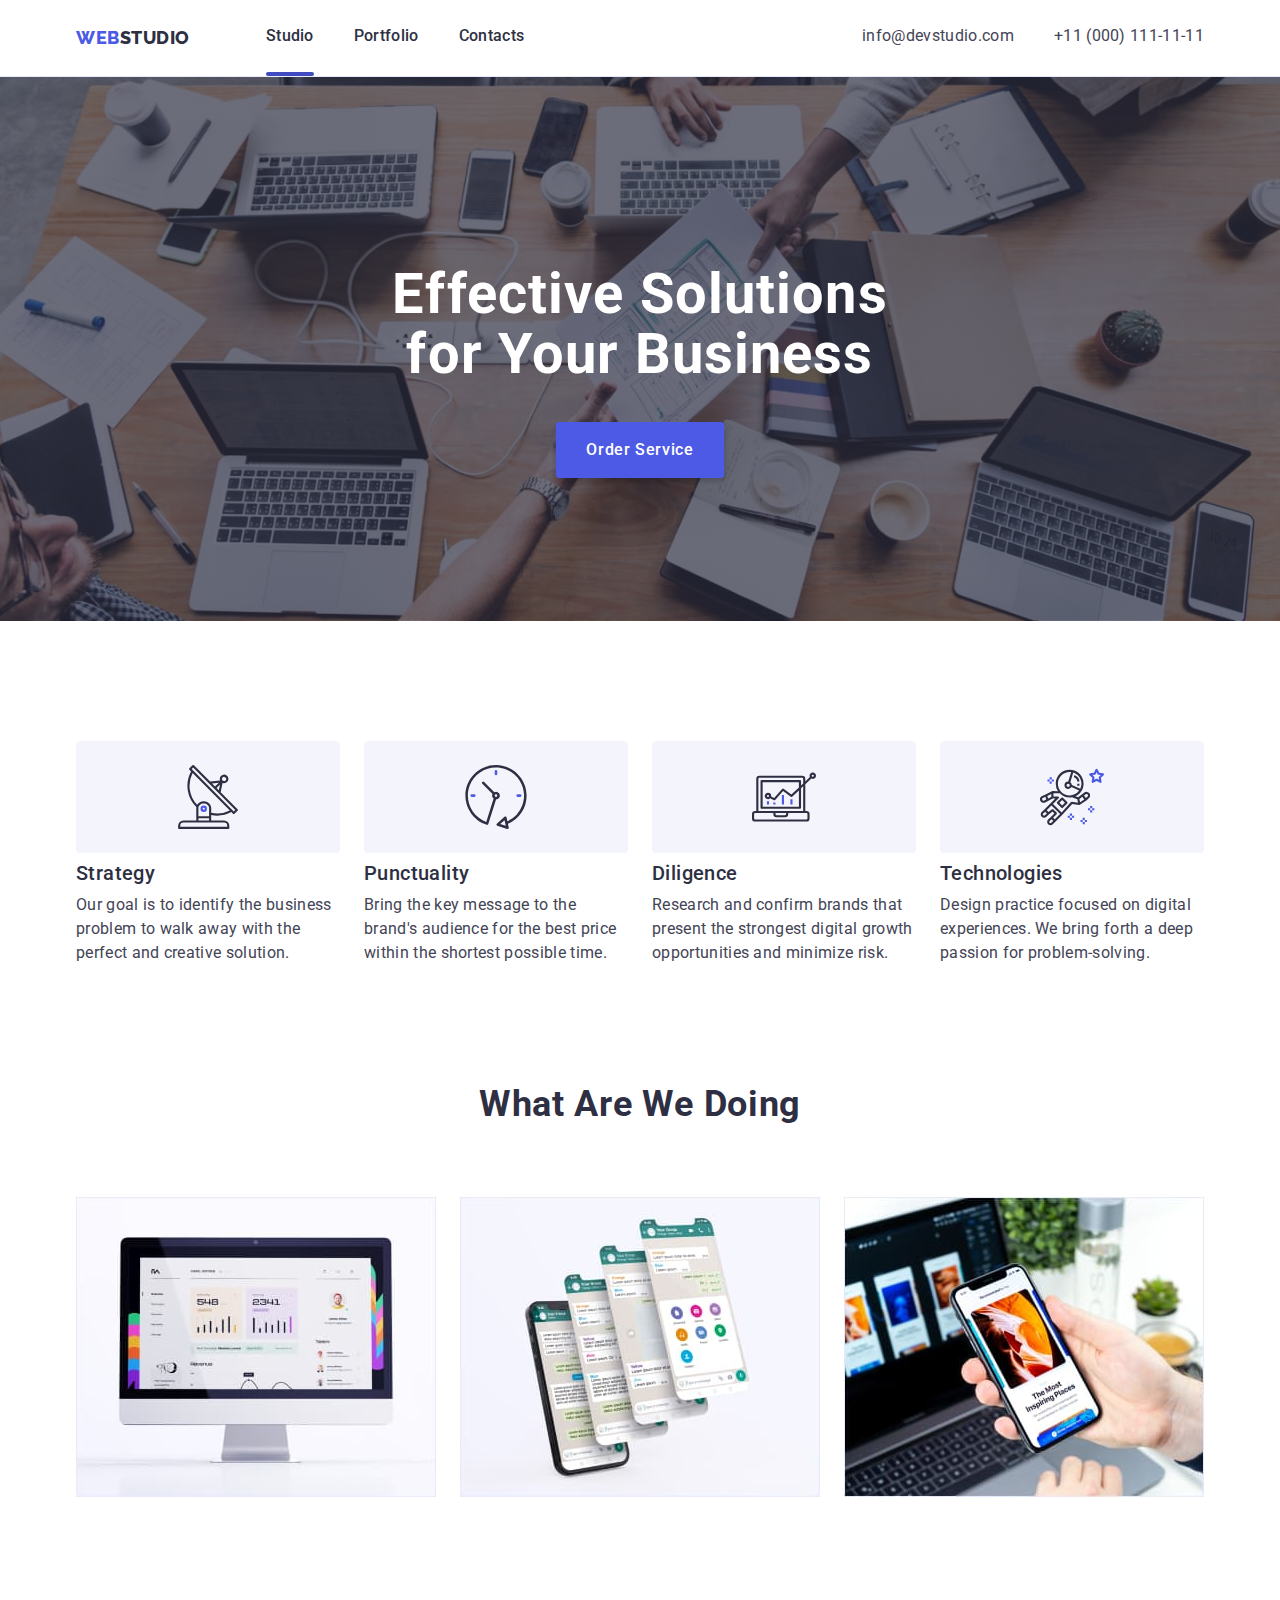
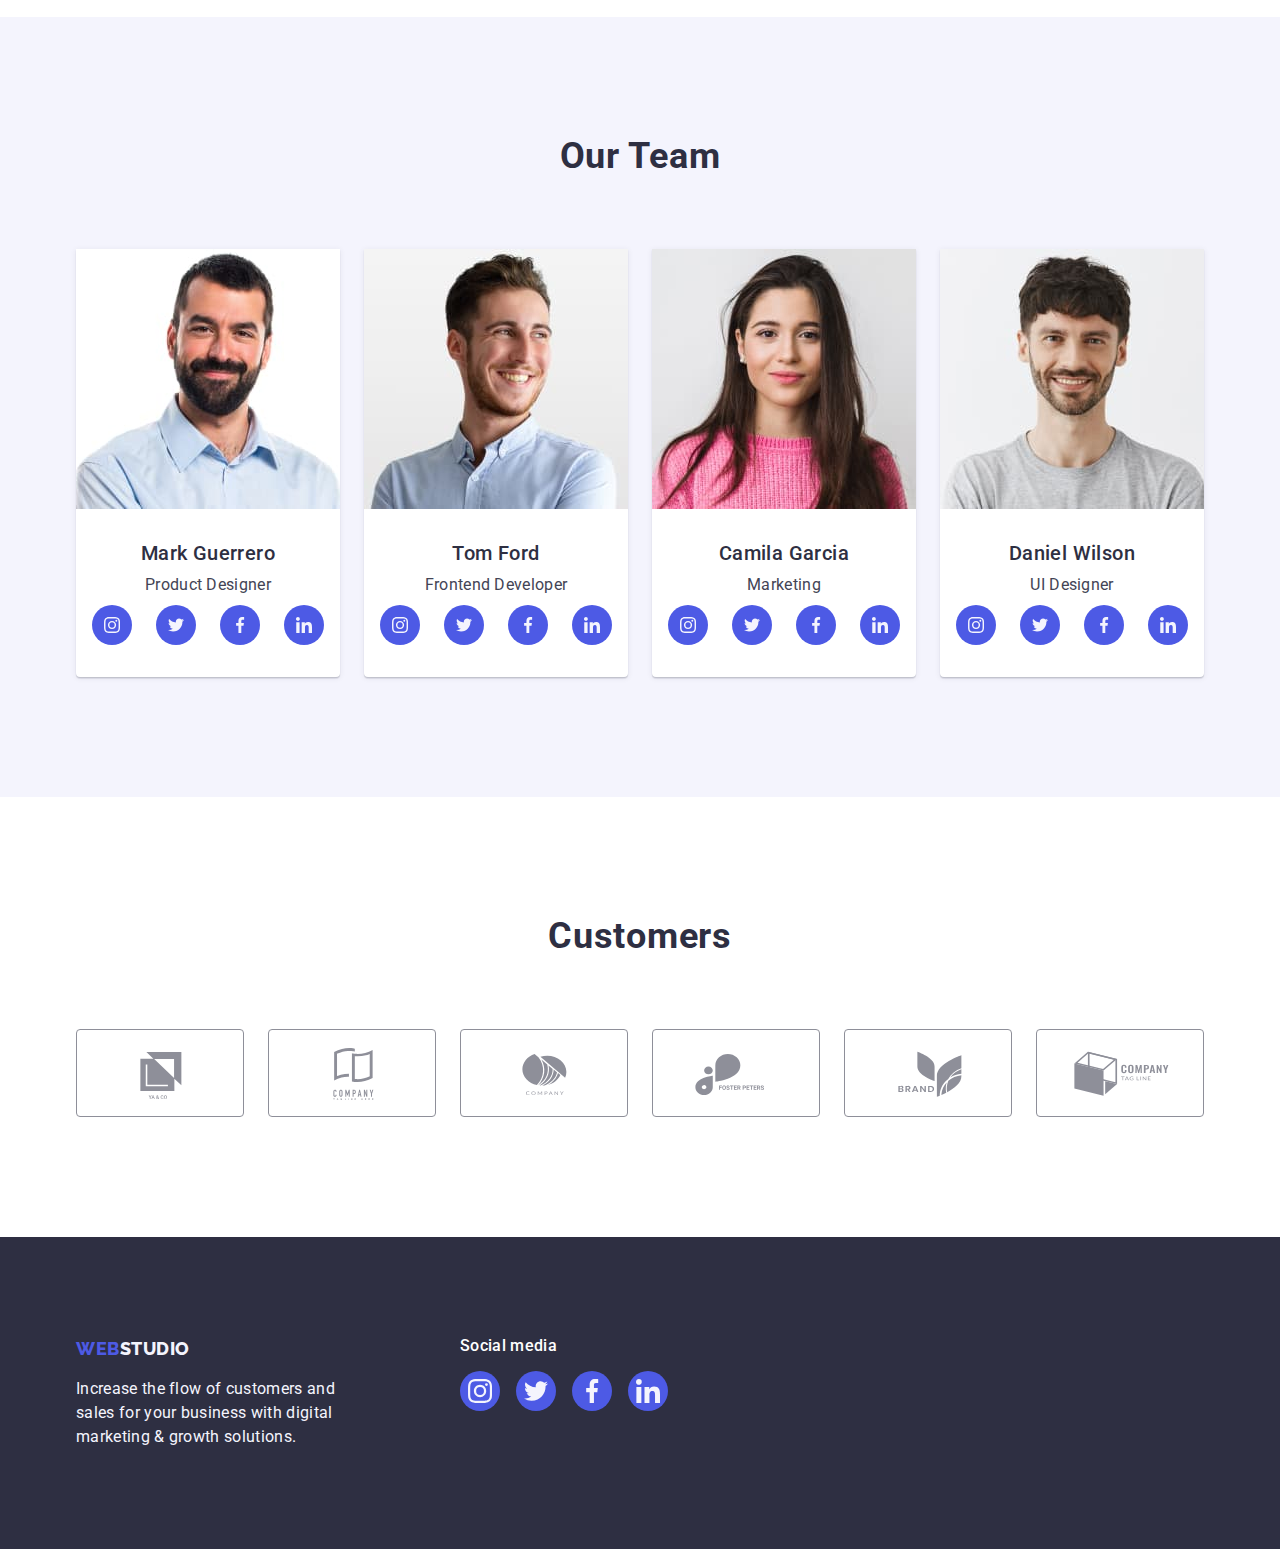
==== index.html @ f1a4832a "07042131" ====
<!DOCTYPE html>
<html lang="en">
<head>
    <meta charset="UTF-8">
    <meta http-equiv="X-UA-Compatible" content="IE=edge">
    <meta name="viewport" content="width=device-width, initial-scale=1.0">
    <title>Студія GOIT-MARKUP-HW-04</title>
    <link rel="preconnect" href="https://fonts.googleapis.com">
    <link rel="preconnect" href="https://fonts.gstatic.com" crossorigin>
    <link href="https://fonts.googleapis.com/css2?family=Raleway:wght@800&family=Roboto:wght@400;500;700&display=swap" rel="stylesheet">
    <link rel="stylesheet" href="https://cdnjs.cloudflare.com/ajax/libs/modern-normalize/1.1.0/modern-normalize.min.css"/>
    <link rel="stylesheet" href="./css/styles.css">
</head>
<body>
    <header class="header">
        <div class="container container-header">
        <nav class="header-nav">
            <a class="header-logo link" href="./index.html">Web<span class="ingredient">Studio</span></a>
            <ul class="header-list list">
                <li class="header-item line"> <a class="header-link link" href="./index.html">Studio</a></li>
                <li class="header-item"> <a class="header-link link" href="./portfolio.html">Portfolio</a></li>
                <li class="header-item"> <a class="header-link link" href="">Contacts</a></li>
            </ul>
        </nav>
            <address class="header-address">
            <ul class="header-addr-list list">
                <li class="header-item-address"><a class="contact-link link" href="mailto:info@devstudio.com">info@devstudio.com</a></li>
                <li class="header-item-address"><a class="contact-link link tel" href="tel:+110001111111">+11 (000) 111-11-11</a></li>
            </ul>
            </address>
        </div>
    </header>
    <main>
        <section class="section-one">
            <div class="container container-sectone">
    <h1 class="section-one-title">Effective Solutions<br> for Your Business</h1>
    <button type="button" class="btn open-modal" data-modal-open>Order Service</button>
    <div class="backdrop is-hidden" data-modal>
        <div class="modal">
          <button type="button" class="close-button" data-modal-close><a href="" class="close-button-link link">
            <svg width="8" height="8" class="close-button-icon">
                <use href="./images/closemod#icon-close-b.svg"></use>
            </svg>
    </a></button>
        </div>
      </div>
</div>
        </section>
<section class="about">
    <div class="container about-container">
        <h2 class="about-title" hidden>about us</h2>
        <ul class="about-list list">
            <li class="about-item">
                <div class="about-container-item">
                    <svg width="64" height="64" class="about-icon">
                        <use href="./images/abouticon.svg#icon-antenna"></use>
                    </svg>
                </div>
                <h3 class="about-item-title">Strategy</h3>
               <p class="about-text">Our goal is to identify the business problem to walk away with the perfect and creative solution.</p>
            </li>
        <li class="about-item">
            <div class="about-container-item">
                <svg width="64" height="64" class="about-icon">
                    <use href="./images/abouticon.svg#icon-clock"></use>
                </svg>
            </div>
            <h3 class="about-item-title">Punctuality</h3>
            <p class="about-text">Bring the key message to the brand's audience for the best price within the shortest possible time.</p>
        </li>
        <li class="about-item">
            <div class="about-container-item">
                <svg width="64" height="64" class="about-icon">
                    <use href="./images/abouticon.svg#icon-diagram"></use>
                </svg>
            </div>
            <h3 class="about-item-title">Diligence</h3>
            <p class="about-text">Research and confirm brands that present the strongest digital growth opportunities and minimize risk.</p>
        </li>
        <li class="about-item">
            <div class="about-container-item">
                <svg width="64" height="64" class="about-icon">
                    <use href="./images/abouticon.svg#icon-astronaut"></use>
                </svg>
            </div>
            <h3 class="about-item-title">Technologies</h3>
            <p class="about-text">Design practice focused on digital experiences. We bring forth a deep passion for problem-solving.</p>
        </li>
    </ul>
</div>
        </section>
        <section class="what">
            <div class="container what-container">
            <h2 class="what-title">What are we doing</h2>
            <ul class="what-list list">
                <li class="what-item"><img src="./images/img1.jpg" alt="PC" height="300" width="360"></li>
                <li class="what-item"><img src="./images/img2.jpg" alt="Phone" height="300" width="360"></li>
                <li class="what-item"><img src="./images/img3.jpg" alt="PC and phone" height="300" width="360"></li>
            </ul>
        </div>
        </section>
        <section class="ourteam">
            <div class="container ourteam-container">
            <h2 class="ourteam-title">Our Team</h2>
            <ul class="ourteam-list list">
                <li class="ourteam-item"><img src="./images/guerrero.jpg" alt="Photo Mark Guerrero" height="260" width="264">
                    <div class="ourteam-wrap">
                        <h3 class="ourteam-item-title">Mark Guerrero</h3>
                        <p class="ourteam-text">Product Designer</p>
                        <ul class="ourteam-soc-list list">
                            <li class="ourteam-soc-item">
                                <a href="" class="ourteam-soc-link link">
                                    <svg width="16" height="16" class="ourteam-soc-icon">
                                        <use href="./images/socicon.svg#icon-instagram"></use>
                                    </svg>
                                </a></li>
                            <li class="ourteam-soc-item">
                                <a href="" class="ourteam-soc-link link">
                                    <svg width="16" height="16" class="ourteam-soc-icon">
                                        <use href="./images/socicon.svg#icon-twitter"></use>
                                    </svg>
                            </a></li>
                            <li class="ourteam-soc-item">
                                <a href="" class="ourteam-soc-link link">
                                    <svg width="16" height="16" class="ourteam-soc-icon">
                                        <use href="./images/socicon.svg#icon-facebook"></use>
                                    </svg>
                                </a></li>
                            <li class="ourteam-soc-item">
                                <a href="" class="ourteam-soc-link link">
                                    <svg width="16" height="16" class="ourteam-soc-icon">
                                        <use href="./images/socicon.svg#icon-linkedin"></use>
                                    </svg>
                                </a></li>
                        </ul>
                    </div>
                </li>
                <li class="ourteam-item"><img src="./images/ford.jpg" alt="Photo Tom Ford" height="260" width="264">
                    <div class="ourteam-wrap">
                        <h3 class="ourteam-item-title">Tom Ford</h3>
                        <p class="ourteam-text">Frontend Developer</p>
                        <ul class="ourteam-soc-list list">
                            <li class="ourteam-soc-item">
                                <a href="" class="ourteam-soc-link link">
                                    <svg width="16" height="16" class="ourteam-soc-icon">
                                        <use href="./images/socicon.svg#icon-instagram"></use>
                                    </svg>
                                </a></li>
                            <li class="ourteam-soc-item">
                                <a href="" class="ourteam-soc-link link">
                                    <svg width="16" height="16" class="ourteam-soc-icon">
                                        <use href="./images/socicon.svg#icon-twitter"></use>
                                    </svg>
                            </a></li>
                            <li class="ourteam-soc-item">
                                <a href="" class="ourteam-soc-link link">
                                    <svg width="16" height="16" class="ourteam-soc-icon">
                                        <use href="./images/socicon.svg#icon-facebook"></use>
                                    </svg>
                                </a></li>
                            <li class="ourteam-soc-item">
                                <a href="" class="ourteam-soc-link link">
                                    <svg width="16" height="16" class="ourteam-soc-icon">
                                        <use href="./images/socicon.svg#icon-linkedin"></use>
                                    </svg>
                                </a></li>
                        </ul>
                    </div>
                </li>
                <li class="ourteam-item"><img src="./images/garcia.jpg" alt="Photo Camila Garcia" height="260" width="264">
                    <div class="ourteam-wrap">
                        <h3 class="ourteam-item-title">Camila Garcia</h3>
                        <p class="ourteam-text">Marketing</p>
                        <ul class="ourteam-soc-list list">
                            <li class="ourteam-soc-item">
                                <a href="" class="ourteam-soc-link link">
                                    <svg width="16" height="16" class="ourteam-soc-icon">
                                        <use href="./images/socicon.svg#icon-instagram"></use>
                                    </svg>
                                </a></li>
                            <li class="ourteam-soc-item">
                                <a href="" class="ourteam-soc-link link">
                                    <svg width="16" height="16" class="ourteam-soc-icon">
                                        <use href="./images/socicon.svg#icon-twitter"></use>
                                    </svg>
                            </a></li>
                            <li class="ourteam-soc-item">
                                <a href="" class="ourteam-soc-link link">
                                    <svg width="16" height="16" class="ourteam-soc-icon">
                                        <use href="./images/socicon.svg#icon-facebook"></use>
                                    </svg>
                                </a></li>
                            <li class="ourteam-soc-item">
                                <a href="" class="ourteam-soc-link link">
                                    <svg width="16" height="16" class="ourteam-soc-icon">
                                        <use href="./images/socicon.svg#icon-linkedin"></use>
                                    </svg>
                                </a></li>
                        </ul>
                    </div>
                </li>
                <li class="ourteam-item"><img src="./images/wilson.jpg" alt="Photo Daniel Wilson" height="260" width="264">
                    <div class="ourteam-wrap">
                        <h3 class="ourteam-item-title">Daniel Wilson</h3>
                        <p class="ourteam-text">UI Designer</p>
                        <ul class="ourteam-soc-list list">
                            <li class="ourteam-soc-item">
                                <a href="" class="ourteam-soc-link link">
                                    <svg width="16" height="16" class="ourteam-soc-icon">
                                        <use href="./images/socicon.svg#icon-instagram"></use>
                                    </svg>
                                </a></li>
                            <li class="ourteam-soc-item">
                                <a href="" class="ourteam-soc-link link">
                                    <svg width="16" height="16" class="ourteam-soc-icon">
                                        <use href="./images/socicon.svg#icon-twitter"></use>
                                    </svg>
                            </a></li>
                            <li class="ourteam-soc-item">
                                <a href="" class="ourteam-soc-link link">
                                    <svg width="16" height="16" class="ourteam-soc-icon">
                                        <use href="./images/socicon.svg#icon-facebook"></use>
                                    </svg>
                                </a></li>
                            <li class="ourteam-soc-item">
                                <a href="" class="ourteam-soc-link link">
                                    <svg width="16" height="16" class="ourteam-soc-icon">
                                        <use href="./images/socicon.svg#icon-linkedin"></use>
                                    </svg>
                                </a></li>
                        </ul>
                    </div>
                </li>
            </ul>
        </div>
        </section>
<section class="customers">
    <div class="container customers-container">
        <h2 class="customers-title">Customers</h2>
        <ul class="customers-list list">
            <li class="customers-item">
                <a href="" class="customers-item-link link">
                    <svg width="104" height="56" class="customers-icon">
                            <use href="./images/custicon.svg#icon-logo1"></use>
                        </svg>
                    </a>
            </li>
            <li class="customers-item">
                <a href="" class="customers-item-link link">
                <svg width="104" height="56" class="customers-icon">
                        <use href="./images/custicon.svg#icon-logo2"></use>
                    </svg>
                    </a>
            </li>
            <li class="customers-item">
                <a href="" class="customers-item-link link">
                <svg width="104" height="56" class="customers-icon">
                        <use href="./images/custicon.svg#icon-logo3"></use>
                    </svg>
                    </a>
            </li>
            <li class="customers-item">
                <a href="" class="customers-item-link link">
                <svg width="104" height="56" class="customers-icon">
                        <use href="./images/custicon.svg#icon-logo4"></use>
                    </svg>
                    </a>
            </li>
            <li class="customers-item">
                <a href="" class="customers-item-link link">
                <svg width="104" height="56" class="customers-icon">
                        <use href="./images/custicon.svg#icon-logo5"></use>
                    </svg>
                    </a>
            </li>
            <li class="customers-item">
                <a href="" class="customers-item-link link">
                <svg width="104" height="56" class="customers-icon">
                        <use href="./images/custicon.svg#icon-logo6"></use>
                    </svg>
                    </a>
            </li>
        </ul>
</section>
</main>
<footer class="footer">
    <div class="container container-footer">
        <div class="footer-logo-div">
            <a class="footer-logo link" href="./index.html">Web<span class="ingred">Studio</span></a>
            <p class="footer-text">Increase the flow of customers and sales for your business with digital marketing & growth solutions.</p>
        </div>
        <div class="footer-soc">
                <p class="footer-soc-title"> Social media </p>
                <ul class="footer-soc-list list">
                    <li class="footer-soc-item">
                        <a href="" class="footer-soc-link link">
                            <svg width="24" height="24" class="footer-soc-icon">
                                <use href="./images/socicon.svg#icon-instagram"></use>
                            </svg>
                        </a>
                    </li>
                    <li class="footer-soc-item">
                        <a href="" class="footer-soc-link link">
                            <svg width="24" height="24" class="footer-soc-icon">
                                <use href="./images/socicon.svg#icon-twitter"></use>
                            </svg>
                        </a>
                    </li>
                    <li class="footer-soc-item">
                        <a href="" class="footer-soc-link link">
                            <svg width="24" height="24" class="footer-soc-icon">
                                <use href="./images/socicon.svg#icon-facebook"></use>
                            </svg>
                        </a>
                    </li>
                    <li class="footer-soc-item">
                        <a href="" class="footer-soc-link link">
                            <svg width="24" height="24" class="footer-soc-icon">
                                <use href="./images/socicon.svg#icon-linkedin"></use>
                            </svg>
                        </a>
                    </li>
                </ul>
        </div>
    </div>    
</footer>
<script src="./js/modal.js"></script>
</body>
</html>
---- css/styles.css ----
:root {
	--color-iris: #4d5ae5;
	--color-ocean: #404BBF;
	--color-navy-blue: #2e2f42;
	--color-green: #31d0aa;
	--color-slate: #434455;
	--color-light-slate: #8e8f99;
	--color-cornflower: #e7e9fc;
	--color-cloud: #f4f4fd;
	--color-navy-blue-modal: #2e2f42;
	--color-grey: #2e2f42;
	--color-white: #ffffff;
  --transat-act: 250ms cubic-bezier(0.4, 0, 0.2, 1);
}
h1,h2,h3,h4,h5,h6,p,section {
 margin: 0;
}
ul {
 margin: 0;
 padding-left: 0;
}
button{
  cursor: pointer;
}
address{
 font-style: normal;
}
body {
 font-family: 'Roboto', sans-serif;
 color: var(--color-slate);
 background-color: var(--color-white);
}
img{
 display:block;
}
.link{
 text-decoration: none;
}
.list{
 list-style: none;
}
.container {
 width: 1158px;
 padding-left: 15px;
 padding-right: 15px;
 margin: 0 auto;
}
section{
}
/**---------HEADER-----*/
.header {
 background: #FFFFFF;
 border-bottom: 1px solid #E7E9FC;
 box-shadow: 
 0px 2px 1px rgba(46, 47, 66, 0.08), 
 0px 1px 1px rgba(46, 47, 66, 0.16), 
 0px 1px 6px rgba(46, 47, 66, 0.08)
}
.container-header{
 display: flex;
}
.header-nav{
 display: flex;
 align-items: center;
}
.header-logo {
 font-family: 'Raleway', sans-serif;
 font-weight: 800;
 font-size: 18px;
 line-height: 1.17;
 align-items: center;
 letter-spacing: 0.03em;
 text-transform: uppercase;
 color: var(--color-iris);
 margin-right: 76px;
 }
span.ingredient{
 font-family: 'Raleway';
 font-weight: 800;
 font-size: 18px;
 line-height: 1.33;
 color: var(--color-grey);
}
.header-list{
 display: flex;
 gap: 40px
 ;
}
.header-item{

}
.line::after {
  content: "";
  width: 100%;
  height: 4px;
  display: block;
  background-color: var(--color-ocean);
  border-radius: 2px;
 }
.header-link {
 font-weight: 500;
 font-size: 16px;
 line-height: 1.5;
 letter-spacing: 0.02em;
 color: var(--color-grey); 
 display: block;
padding-top: 24px;
padding-bottom: 24px;
transition: background-color var(--transat-act), border-color var(--transat-act), color var(--transat-act), box-shadow var(--transat-act);
}
.header-link:hover, .header-link:focus{
 color: var(--color-ocean);
}
.header-address{
  margin-left: auto;
}
.header-addr-list{
 display: flex;
 gap: 40px;

}
.contact-link{
 font-style: normal;
 font-size: 16px;
 line-height: 1.5;
 letter-spacing: 0.02em;
 color: var(--color-slate);
 padding-top: 24px;
 padding-bottom: 24px;
 display: block;
 transition: background-color var(--transat-act), border-color var(--transat-act), color var(--transat-act), box-shadow var(--transat-act);
}
.contact-link:hover, .contact-link:focus{
 color: var(--color-ocean);
}

  /**--------Section1------*/
.section-one {
    background-color: var(--color-grey);
    background-image: linear-gradient(
      rgba(46, 47, 66, 0.7),
      rgba(46, 47, 66, 0.7)
      ),
      url(../images/people-office\ 1.jpg);
    
    background-repeat: no-repeat;
    background-position: center;
    background-size: cover;
    padding-top: 188px;
    padding-bottom: 188px; 
    max-width: 1440px;
    margin: 0 auto;
}
  .container-sectone {  
  }
  .section-one-title {
    font-size: 56px;
    line-height: 1.07;
    text-align: center;
    letter-spacing: 0.02em;
    color: var(--color-white);
    max-width: 496px;
    margin-top: 0;
    margin-bottom: 48px;
    margin-left: auto;
    margin-right: auto;
}
  .btn {
    font-family: "Roboto", sans-serif; 
    font-weight: 500;
    font-size: 16px;
    line-height: 1.5;
    letter-spacing: 0.04em;
    color: var(--color-white);
    background: var(--color-iris);
    box-shadow: 0px 4px 4px rgba(0, 0, 0, 0.15);
    border-radius: 4px;
    cursor: pointer;
    display:block;
    margin: 0 auto;
    min-width: 169px;
    height: 56px;
    border-color: transparent;
    transition: background-color var(--transat-act), border-color var(--transat-act), color var(--transat-act), box-shadow var(--transat-act);
  position: absolute;
    top: 50%;
    left: 50%;
    transform: translate(-50%, -50%);
  }
  .btn:hover, .btn:focus{
  color: var(--color-white);
  background-color: var(--color-ocean);
  }
  
/* modal */

.backdrop {
  position: fixed;
  top: 0;
  left: 0;
  width: 100%;
  height: 100vh;
  background: rgba(46, 47, 66, 0.4);;
}

.modal {
  width: 408px;
  height: 576px;
  position: absolute;
  top: 50%;
  left: 50%;
  transform: translate(-50%, -50%);
  background: #FCFCFC;
  box-shadow: 0px 1px 1px rgba(0, 0, 0, 0.14), 0px 1px 3px rgba(0, 0, 0, 0.12), 0px 2px 1px rgba(0, 0, 0, 0.2);
  border-radius: 4px;
}

.close-button {
  position: absolute;
  right: 24px;
  top: 24px;
  width: 24px;
  height: 24px;
  border-radius: 50%;
  cursor: pointer;
  background-color: #E7E9FC;
  border: 1px solid rgba(0, 0, 0, 0.1);
  color: #2e2f42;
  }

.close-button:hover {
  background-color: #404BBF;
  border-radius: 50%;
  fill:#2e2f42;
}
.close-button-icon{

}

.is-hidden {
  opacity: 0;
  visibility: hidden;
  pointer-events: none;
}

.no-scroll {
    overflow: hidden;
}

  /**--------Section2 About-------*/
  .about {
    padding-top: 120px;
    padding-bottom: 120px;
  }
  .about-container{
   }
  .about-title {
    font-weight: 500;
    font-size: 20px;
    line-height: 1.2;
    letter-spacing: 0.02em;
    color: var(--color-grey);
  }
  .about-list {
    display: flex;
    gap: 24px;
  }
  .about-item {
  }
  .about-container-item{
    height: 112px;
    display: flex;
    align-items: center;
    justify-content: center;
    background-color: #F4F4FD;
    margin-bottom: 8px;
    border-radius: 4px;
  }
  .about-icon{

  }
  .about-item-title{
    font-weight: 500;
    font-size: 20px;
    line-height: 1.2;
    letter-spacing: 0.02em;
    color: var(--color-grey);
    margin-bottom: 8px;
  }
  .about-text {
    font-size: 16px;
    line-height: 1.5;
    letter-spacing: 0.02em;
    color: var(--color-slate);
    max-width: 264px;
  }
  /**--------Section3 What-------*/
  .what {
    padding-bottom: 120px;
  }
  .what-container{
  }
  .what-title {
    font-size: 36px;
    line-height: 1.11;
    text-align: center;
    letter-spacing: 0.02em;
    text-transform: capitalize;
    color: var(--color-grey);
    margin-bottom: 72px;
  }
  .what-list {
    display: flex;
    gap: 24px;
  }
  .what-item {
    width: calc((100% - 30px)/3);
  }
  /*-----section 4 our team ------*/
  .ourteam {
    background-color: var(--color-cloud);
    padding-top: 120px;
    padding-bottom: 120px;
  }
  .ourteam-container{
}
.ourteam-title {
  font-size: 36px;
  line-height: 1.11;
  text-align: center;
  letter-spacing: 0.02em;
  text-transform: capitalize;
  color: var(--color-grey);
  margin-bottom: 72px;
}
.ourteam-list {
  display: flex;
  gap: 24px;
}
.ourteam-item {
  background-color: var(--color-white);
  width: calc((100% - 30px)/4);
  border-radius: 0px 0px 4px 4px;
  box-shadow: 
  0px 1px 6px rgba(46, 47, 66, 0.08), 
  0px 1px 1px rgba(46, 47, 66, 0.16), 
  0px 2px 1px rgba(46, 47, 66, 0.08);
}
.ourteam-item-title {
  font-weight: 500;
  font-size: 20px;
  line-height: 1.2;
  letter-spacing: 0.02em;
  color: var(--color-grey);
  text-align: center;
  margin-bottom: 8px;
}
.ourteam-text {
  font-size: 16px;
  line-height: 1.5;
  letter-spacing: 0.02em;
  color: var(--color-slate);
  text-align: center;
  margin-bottom: 8px;
}
.ourteam-wrap {
  padding: 32px 0;

}
.ourteam-soc-list {
  display: flex;
  justify-content: center;
  gap: 24px;
}
.ourteam-soc-item {
  width: 40px;
  height: 40px;
}
.ourteam-soc-link{
  width: 100%;
  height: 100%;
  display: flex;
  align-items: center;
  justify-content: center;
  border-radius: 50%;
  background-color: #4D5AE5;
  transition: background-color var(--transat-act), border-color var(--transat-act), color var(--transat-act), box-shadow var(--transat-act);
}
.ourteam-soc-link:hover, .ourteam-soc-link:focus{
  background-color: #404BBF;;
}

/*---Customers-----**/
.customers {
  padding-top: 120px;
  padding-bottom: 120px;
}
.customers-container {
}
.customers-title {
  font-size: 36px;
  line-height: 1.11;
  text-align: center;
  letter-spacing: 0.02em;
  text-transform: capitalize;
  color: var(--color-grey);
  margin-bottom: 72px;
}
.customers-list {
  display: flex;
  gap: 24px;
}
.customers-item {
 height: 88px;
 width: calc((100% - 30px)/6);
 }
.customers-item-link {
  display: flex;
  width: 100%;
  height: 100%;
  border: 1px solid #8E8F99;
  border-radius: 4px;
  justify-content: center;
  align-items: center;
  fill: #8E8F99;
  transition: background-color var(--transat-act), border-color var(--transat-act), color var(--transat-act), box-shadow var(--transat-act);
}

.customers-item-link:hover, .customers-item-link:focus {
  border: 1px solid #404BBF;
  fill: #404BBF;
}
/*-----footer ------*/
.footer {
  background-color: var(--color-grey);
  padding-top: 100px;
  padding-bottom: 100px;
}
.container-footer{
  display: flex;
  gap: 120px;
}
.footer-logo {
  font-family: 'Raleway', sans-serif;
  font-weight: 800;
  font-size: 18px;
  line-height: 1.17;
  letter-spacing: 0.03em;
  text-transform: uppercase;
  color: var(--color-iris);
  }

span.ingred {
font-family: 'Raleway';
font-weight: 800;
font-size: 18px;
line-height: 1.33;
color: var(--color-cloud);
}
.footer-text {
  font-size: 16px;
  line-height: 1.5;
  letter-spacing: 0.02em;
  color:  var(--color-cloud);
  width: 264px;
  height: 72px;
  left: 156px;
  margin-top: 16px;
}
.footer-soc{
  
  }
.footer-soc-title{
font-family: 'Roboto';
font-style: normal;
font-weight: 500;
font-size: 16px;
line-height: 1,5px;
/* identical to box height, or 150% */
letter-spacing: 0.02em;
color: #FFFFFF;
margin-bottom: 16px;
}
.footer-soc {

}
.footer-text {
}
.footer-soc-list {
  display: flex;
  justify-content: center;
  gap: 16px;
}
.footer-soc-item {
  width: 40px;
  height: 40px;
}

.footer-soc-link {
  width: 100%;
  height: 100%;
  display: flex;
  align-items: center;
  justify-content: center;
  border-radius: 50%;
  background-color: #4D5AE5;
  transition: background-color var(--transat-act), border-color var(--transat-act), color var(--transat-act), box-shadow var(--transat-act);
}
.footer-soc-link:hover, .footer-soc-link:focus{
  background-color: #31D0AA;
}
.footer-soc-icon {
}
/*!------Portfolio------*/
.service {
  padding-top: 96px;
  padding-bottom: 120px;
}
.buttons {
}
.buttons-title {
}
.btn-list{
  display: flex;
  justify-content: center;
  gap: 24px;
  align-items: center;
  margin-bottom: 72px;
 }
.btnportfolio {
font-family: 'Roboto', sans-serif;
font-weight: 500;
font-size: 16px;
line-height: 1.5;
letter-spacing: 0.04em;
color: var(--color-iris);
cursor: pointer;
background-color: var(--color-cloud);
border-radius: 4px;
padding: 12px 24px;
border: 1px solid #E7E9FC;
border-radius: 4px;
transition: background-color var(--transat-act), border-color var(--transat-act), color var(--transat-act), box-shadow var(--transat-act);
}
.btnportfolio:hover, .btnportfolio:focus {
background: var(--color-ocean);
border-color: transparent;
color: var(--color-white);
box-shadow: 0px 4px 4px rgba(0, 0, 0, 0.15);
}
.service-title {
font-weight: 500;
font-size: 20px;
line-height: 1.2;
letter-spacing: 0.02em;
color: var(--color-grey);
margin-bottom: 8px;
}
.visually-hidden {
  position: absolute;
    white-space: nowrap;
    width: 1px;
    height: 1px;
    overflow: hidden;
    border: 0;
    padding: 0;
    clip: rect(0 0 0 0);
    clip-path: inset(50%);
    margin: -1px;
}
.service-list {
  gap: 48px 24px;
  display: flex;
  flex-wrap: wrap;
}
.service-item:{
}
.service-item-link {
  display: block;
  transition: background-color var(--transat-act), border-color var(--transat-act), color var(--transat-act), box-shadow var(--transat-act);
  /*-
    position: relative;
    overflow: hidden;
  >
  margin: 0 auto;
  background-color: green;-*/
}
/*-.overlay {
  position: absolute;
  top: 0;
  left: 0;
  width: 100%;
  height: 100%;
  background-color: #3f51b5;
  transform: translatey(-100%);
  transition: transform 250ms ease;
}-*/
.service-item-link:hover, .service-item-link:focus, .overlay {
box-shadow: 0px 1px 6px rgba(46, 47, 66, 0.08), 0px 1px 1px rgba(46, 47, 66, 0.16), 0px 2px 1px rgba(46, 47, 66, 0.08);
/*-transform: translatey(0);-*/
}
/*-.overlay p {
  color: #fff;
  padding: 10px;
  margin: 0;
  font-size: 18px;
}

.overlay code {
  display: inline-block;
  padding: 2px 4px;
  border-radius: 2px;
  background-color: #fff;
  color: #2a2a2a;
}-*/
.service-item-box {
  position: relative;
  width: 360px;
  height: 300px;
  margin: 0 auto;
  overflow: hidden;
}

.overlay {
  position: absolute;
  top: 0;
  left: 0;
  width: 100%;
  height: 100%;
  background-color: #3f51b5;
  transform: translatey(100%);
  transition: transform 250ms ease;
}

.service-item-box:hover .overlay {
  transform: translatey(0);
}

.overlay p {
font-size: 16px;
line-height: 1.5;
letter-spacing: 0.02em;
color: #F4F4FD;
}

.service-text {
font-size: 16px;
line-height: 1.5;
letter-spacing: 0.02em;
color: var(--color-slate);
}
.service-item-div{
  border-left: 1px solid #E7E9FC;
  border-right: 1px solid #E7E9FC;
  border-bottom: 1px solid #E7E9FC;
  padding-top: 32px;
  padding-bottom: 32px;
  padding-left: 16px;
}
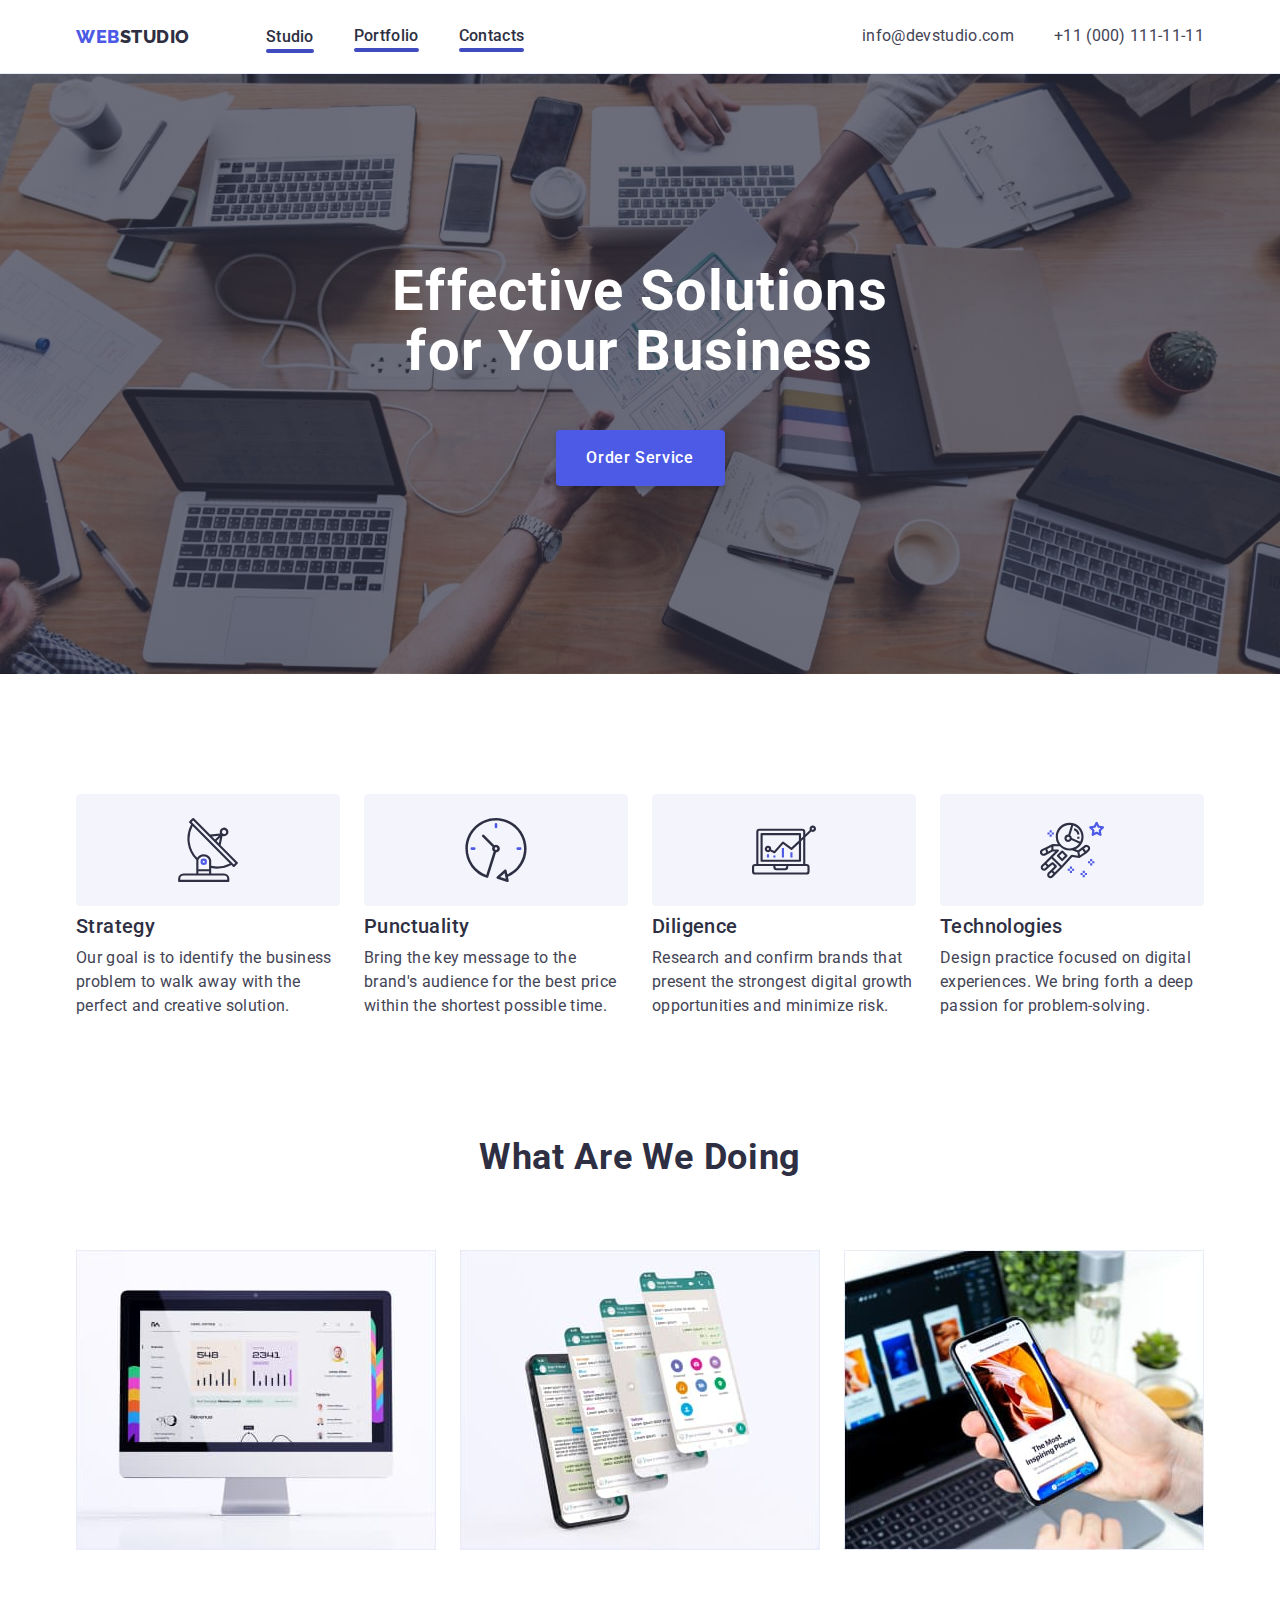
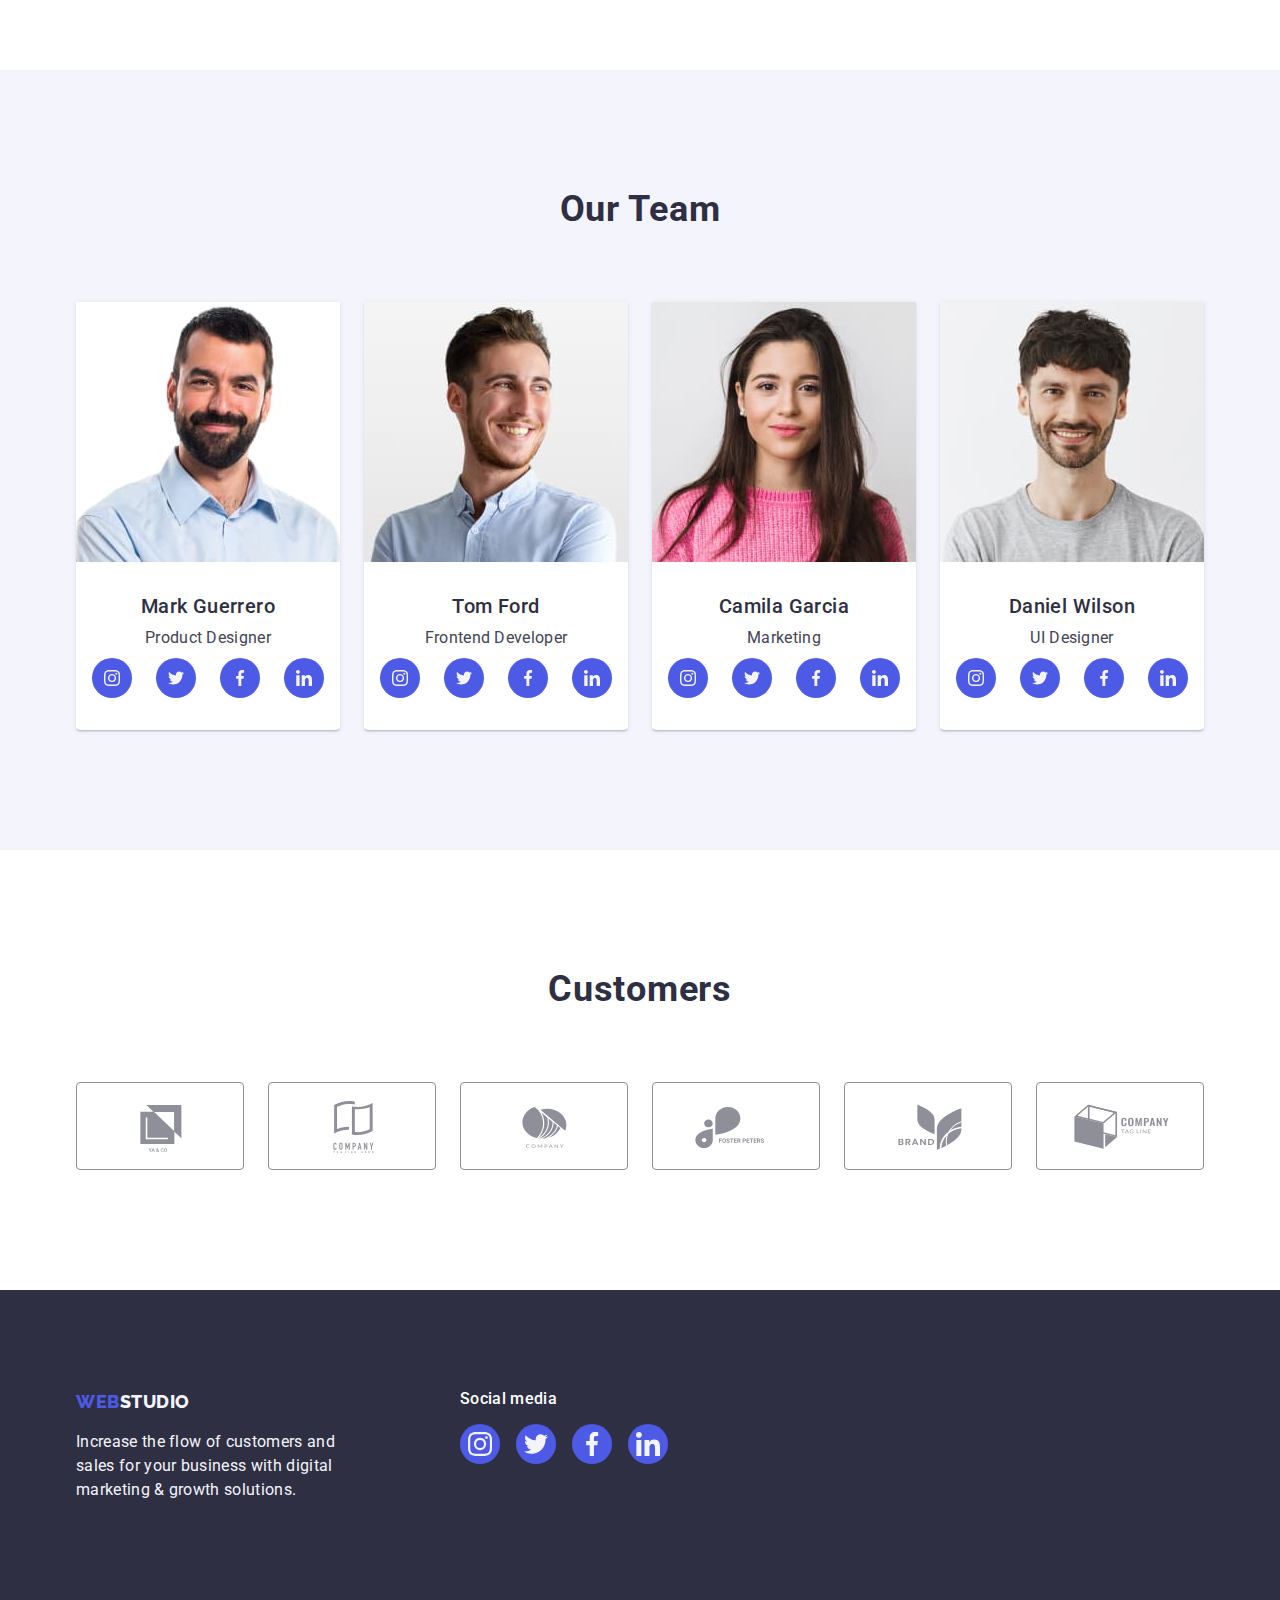
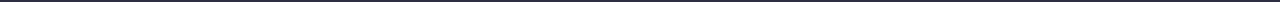
==== commit b0811dc0: "08041250" ====
--- a/index.html
+++ b/index.html
@@ -17,7 +17,7 @@
         <nav class="header-nav">
             <a class="header-logo link" href="./index.html">Web<span class="ingredient">Studio</span></a>
             <ul class="header-list list">
-                <li class="header-item line"> <a class="header-link link" href="./index.html">Studio</a></li>
+                <li class="header-item line"> <a class="header-link link" href="./index.html"><span class="ingredient"></span>Studio</span></a></li>
                 <li class="header-item"> <a class="header-link link" href="./portfolio.html">Portfolio</a></li>
                 <li class="header-item"> <a class="header-link link" href="">Contacts</a></li>
             </ul>
@@ -39,7 +39,7 @@
         <div class="modal">
           <button type="button" class="close-button" data-modal-close><a href="" class="close-button-link link">
             <svg width="8" height="8" class="close-button-icon">
-                <use href="./images/closemod#icon-close-b.svg"></use>
+                <use href="./images/closemod.svg#icon-close-b"></use>
             </svg>
     </a></button>
         </div>
--- a/css/styles.css
+++ b/css/styles.css
@@ -89,14 +89,7 @@
 .header-item{
 
 }
-.line::after {
-  content: "";
-  width: 100%;
-  height: 4px;
-  display: block;
-  background-color: var(--color-ocean);
-  border-radius: 2px;
- }
+
 .header-link {
  font-weight: 500;
  font-size: 16px;
@@ -106,11 +99,21 @@
  display: block;
 padding-top: 24px;
 padding-bottom: 24px;
-transition: background-color var(--transat-act), border-color var(--transat-act), color var(--transat-act), box-shadow var(--transat-act);
+transition: color var(--transat-act);
+position: relative;
 }
 .header-link:hover, .header-link:focus{
  color: var(--color-ocean);
 }
+.header-link::after {
+  content: "";
+  width: 100%;
+  height: 4px;
+  display: block;
+  background-color: var(--color-ocean);
+  border-radius: 2px;
+  position: absolute;
+ }
 .header-address{
   margin-left: auto;
 }
@@ -128,7 +131,7 @@
  padding-top: 24px;
  padding-bottom: 24px;
  display: block;
- transition: background-color var(--transat-act), border-color var(--transat-act), color var(--transat-act), box-shadow var(--transat-act);
+ transition: color var(--transat-act);
 }
 .contact-link:hover, .contact-link:focus{
  color: var(--color-ocean);
@@ -181,11 +184,7 @@
     min-width: 169px;
     height: 56px;
     border-color: transparent;
-    transition: background-color var(--transat-act), border-color var(--transat-act), color var(--transat-act), box-shadow var(--transat-act);
-  position: absolute;
-    top: 50%;
-    left: 50%;
-    transform: translate(-50%, -50%);
+    transition: background-color var(--transat-act), color var(--transat-act);
   }
   .btn:hover, .btn:focus{
   color: var(--color-white);
@@ -226,12 +225,13 @@
   background-color: #E7E9FC;
   border: 1px solid rgba(0, 0, 0, 0.1);
   color: #2e2f42;
+
   }
 
 .close-button:hover {
   background-color: #404BBF;
   border-radius: 50%;
-  fill:#2e2f42;
+  fill:#FFFFFF;
 }
 .close-button-icon{
 
@@ -384,10 +384,10 @@
   justify-content: center;
   border-radius: 50%;
   background-color: #4D5AE5;
-  transition: background-color var(--transat-act), border-color var(--transat-act), color var(--transat-act), box-shadow var(--transat-act);
+  transition: background-color var(--transat-act);
 }
 .ourteam-soc-link:hover, .ourteam-soc-link:focus{
-  background-color: #404BBF;;
+  background-color: #404BBF;
 }
 
 /*---Customers-----**/
@@ -423,7 +423,7 @@
   justify-content: center;
   align-items: center;
   fill: #8E8F99;
-  transition: background-color var(--transat-act), border-color var(--transat-act), color var(--transat-act), box-shadow var(--transat-act);
+  transition: border-color var(--transat-act), color var(--transat-act);
 }
 
 .customers-item-link:hover, .customers-item-link:focus {
@@ -504,7 +504,7 @@
   justify-content: center;
   border-radius: 50%;
   background-color: #4D5AE5;
-  transition: background-color var(--transat-act), border-color var(--transat-act), color var(--transat-act), box-shadow var(--transat-act);
+  transition: background-color var(--transat-act);
 }
 .footer-soc-link:hover, .footer-soc-link:focus{
   background-color: #31D0AA;
@@ -577,42 +577,13 @@
 }
 .service-item-link {
   display: block;
-  transition: background-color var(--transat-act), border-color var(--transat-act), color var(--transat-act), box-shadow var(--transat-act);
-  /*-
-    position: relative;
-    overflow: hidden;
-  >
-  margin: 0 auto;
-  background-color: green;-*/
-}
-/*-.overlay {
-  position: absolute;
-  top: 0;
-  left: 0;
-  width: 100%;
-  height: 100%;
-  background-color: #3f51b5;
-  transform: translatey(-100%);
-  transition: transform 250ms ease;
-}-*/
+  transition: box-shadow var(--transat-act);
+}
+
 .service-item-link:hover, .service-item-link:focus, .overlay {
 box-shadow: 0px 1px 6px rgba(46, 47, 66, 0.08), 0px 1px 1px rgba(46, 47, 66, 0.16), 0px 2px 1px rgba(46, 47, 66, 0.08);
-/*-transform: translatey(0);-*/
-}
-/*-.overlay p {
-  color: #fff;
-  padding: 10px;
-  margin: 0;
-  font-size: 18px;
-}
-
-.overlay code {
-  display: inline-block;
-  padding: 2px 4px;
-  border-radius: 2px;
-  background-color: #fff;
-  color: #2a2a2a;
-}-*/
+}
+
 .service-item-box {
   position: relative;
   width: 360px;
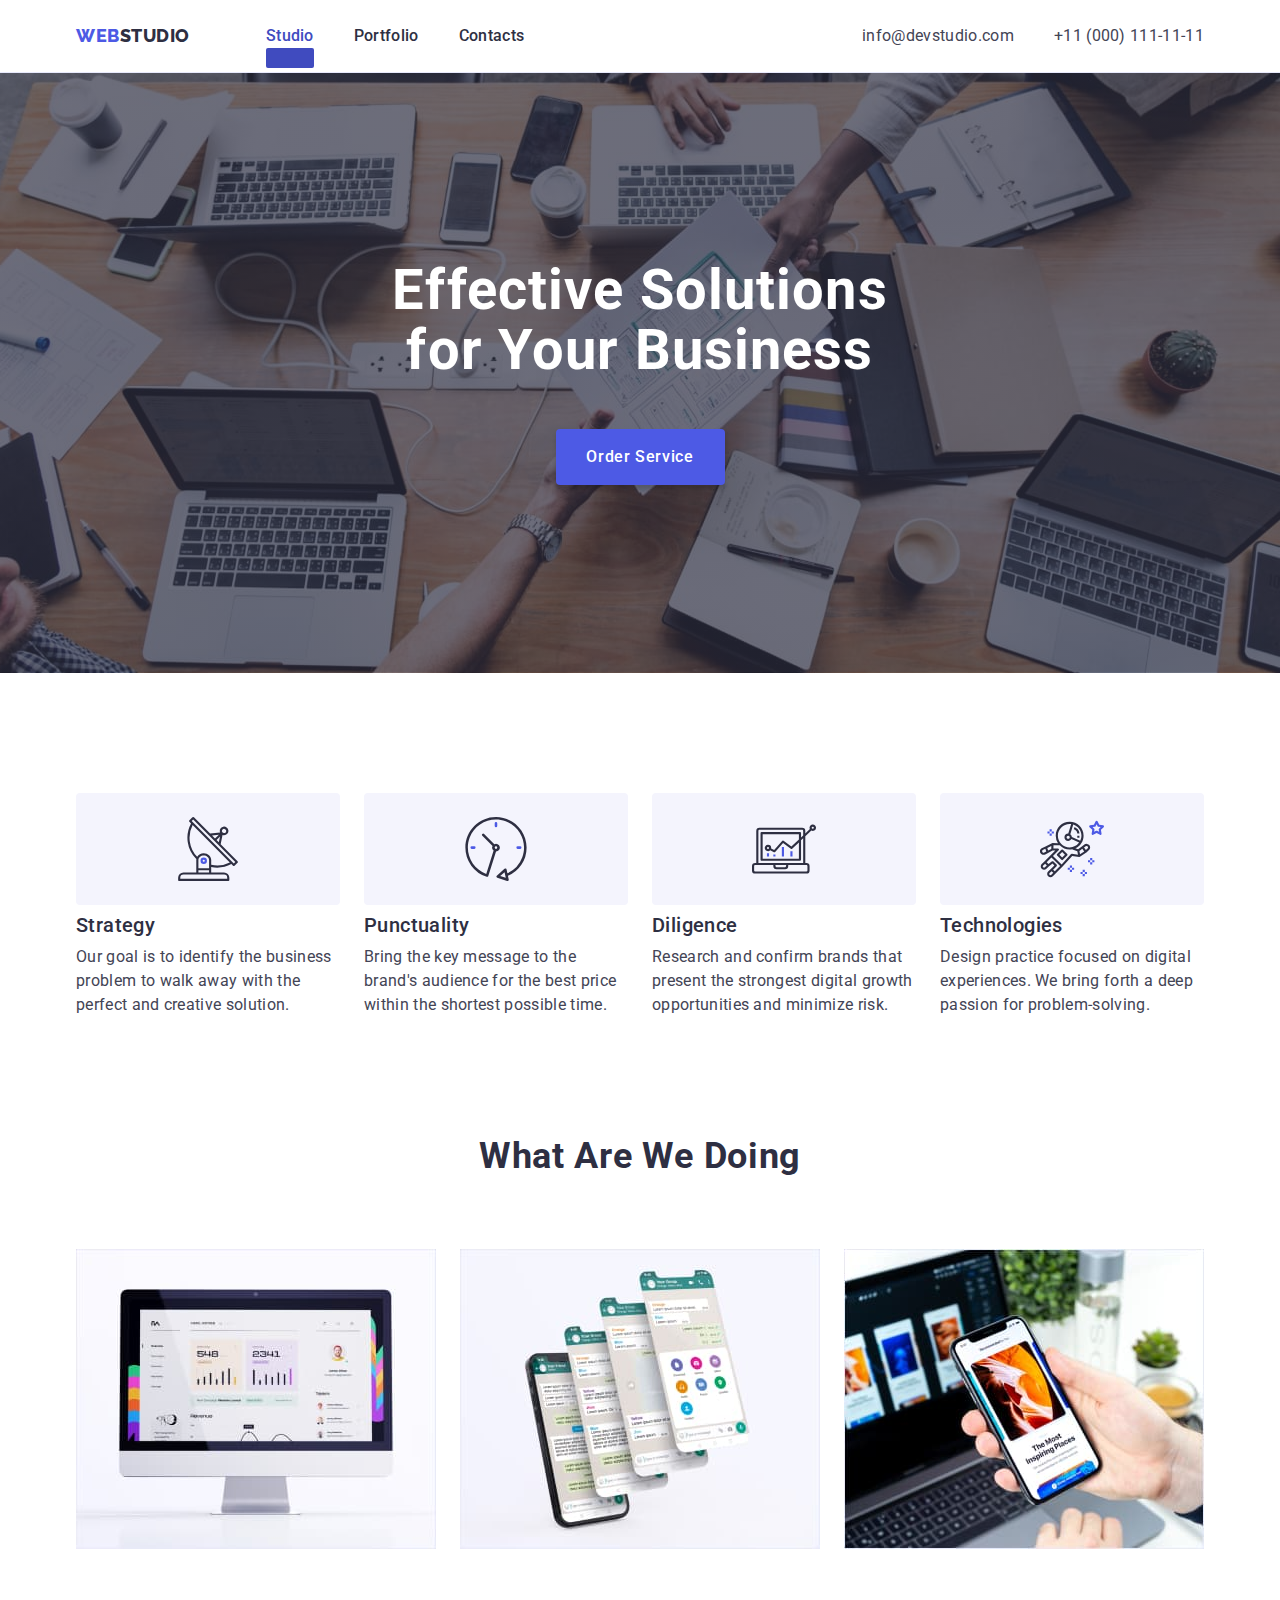
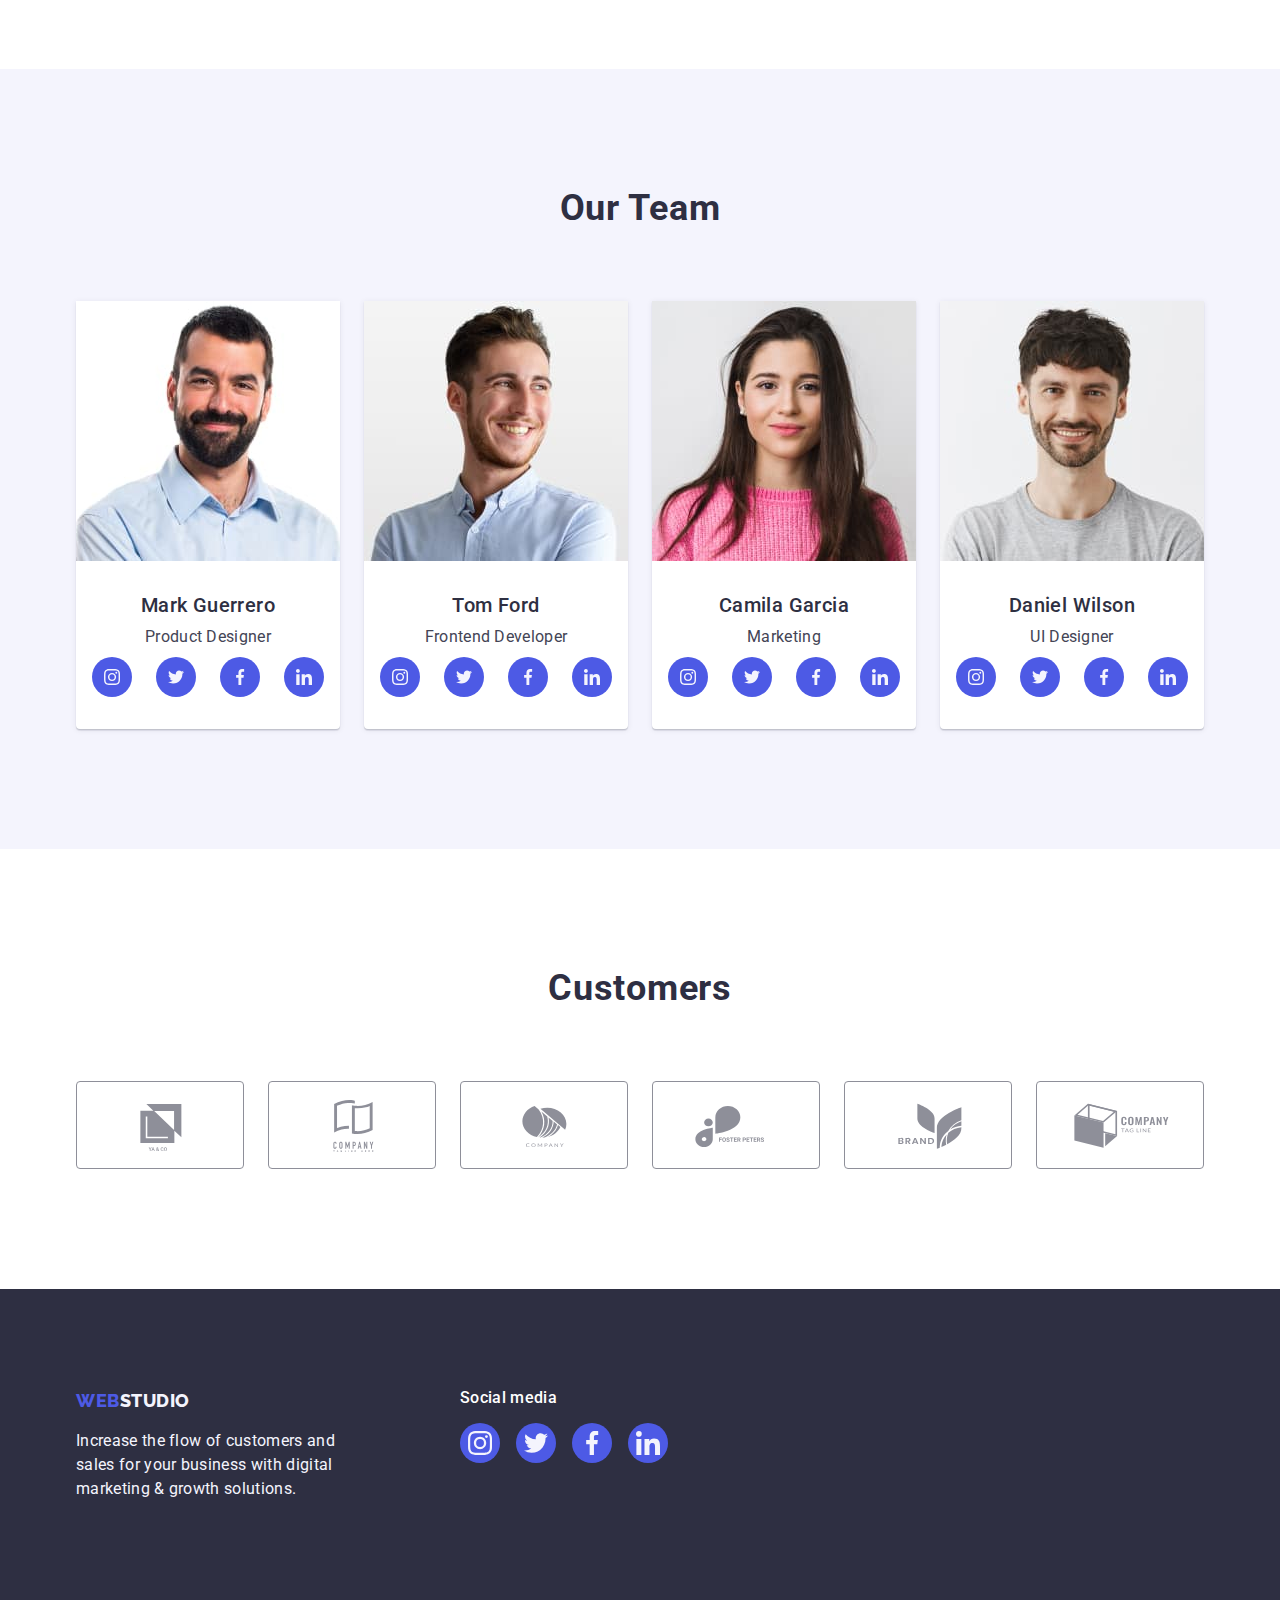
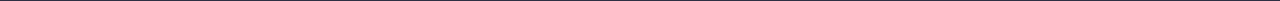
==== commit cb54d647: "08041447" ====
--- a/index.html
+++ b/index.html
@@ -17,7 +17,7 @@
         <nav class="header-nav">
             <a class="header-logo link" href="./index.html">Web<span class="ingredient">Studio</span></a>
             <ul class="header-list list">
-                <li class="header-item line"> <a class="header-link link" href="./index.html"><span class="ingredient"></span>Studio</span></a></li>
+                <li class="header-item"> <a class="header-link header-menu-color link" href="./index.html">Studio</a></li>
                 <li class="header-item"> <a class="header-link link" href="./portfolio.html">Portfolio</a></li>
                 <li class="header-item"> <a class="header-link link" href="">Contacts</a></li>
             </ul>
--- a/css/styles.css
+++ b/css/styles.css
@@ -81,6 +81,7 @@
  line-height: 1.33;
  color: var(--color-grey);
 }
+
 .header-list{
  display: flex;
  gap: 40px
@@ -105,15 +106,22 @@
 .header-link:hover, .header-link:focus{
  color: var(--color-ocean);
 }
-.header-link::after {
-  content: "";
+
+.header-menu-color::after {
+  content: '';
   width: 100%;
   height: 4px;
   display: block;
   background-color: var(--color-ocean);
   border-radius: 2px;
   position: absolute;
+  padding-bottom: 20px;
  }
+ .header-menu-color {
+ 
+  color: var(--color-ocean);
+ }
+ 
 .header-address{
   margin-left: auto;
 }
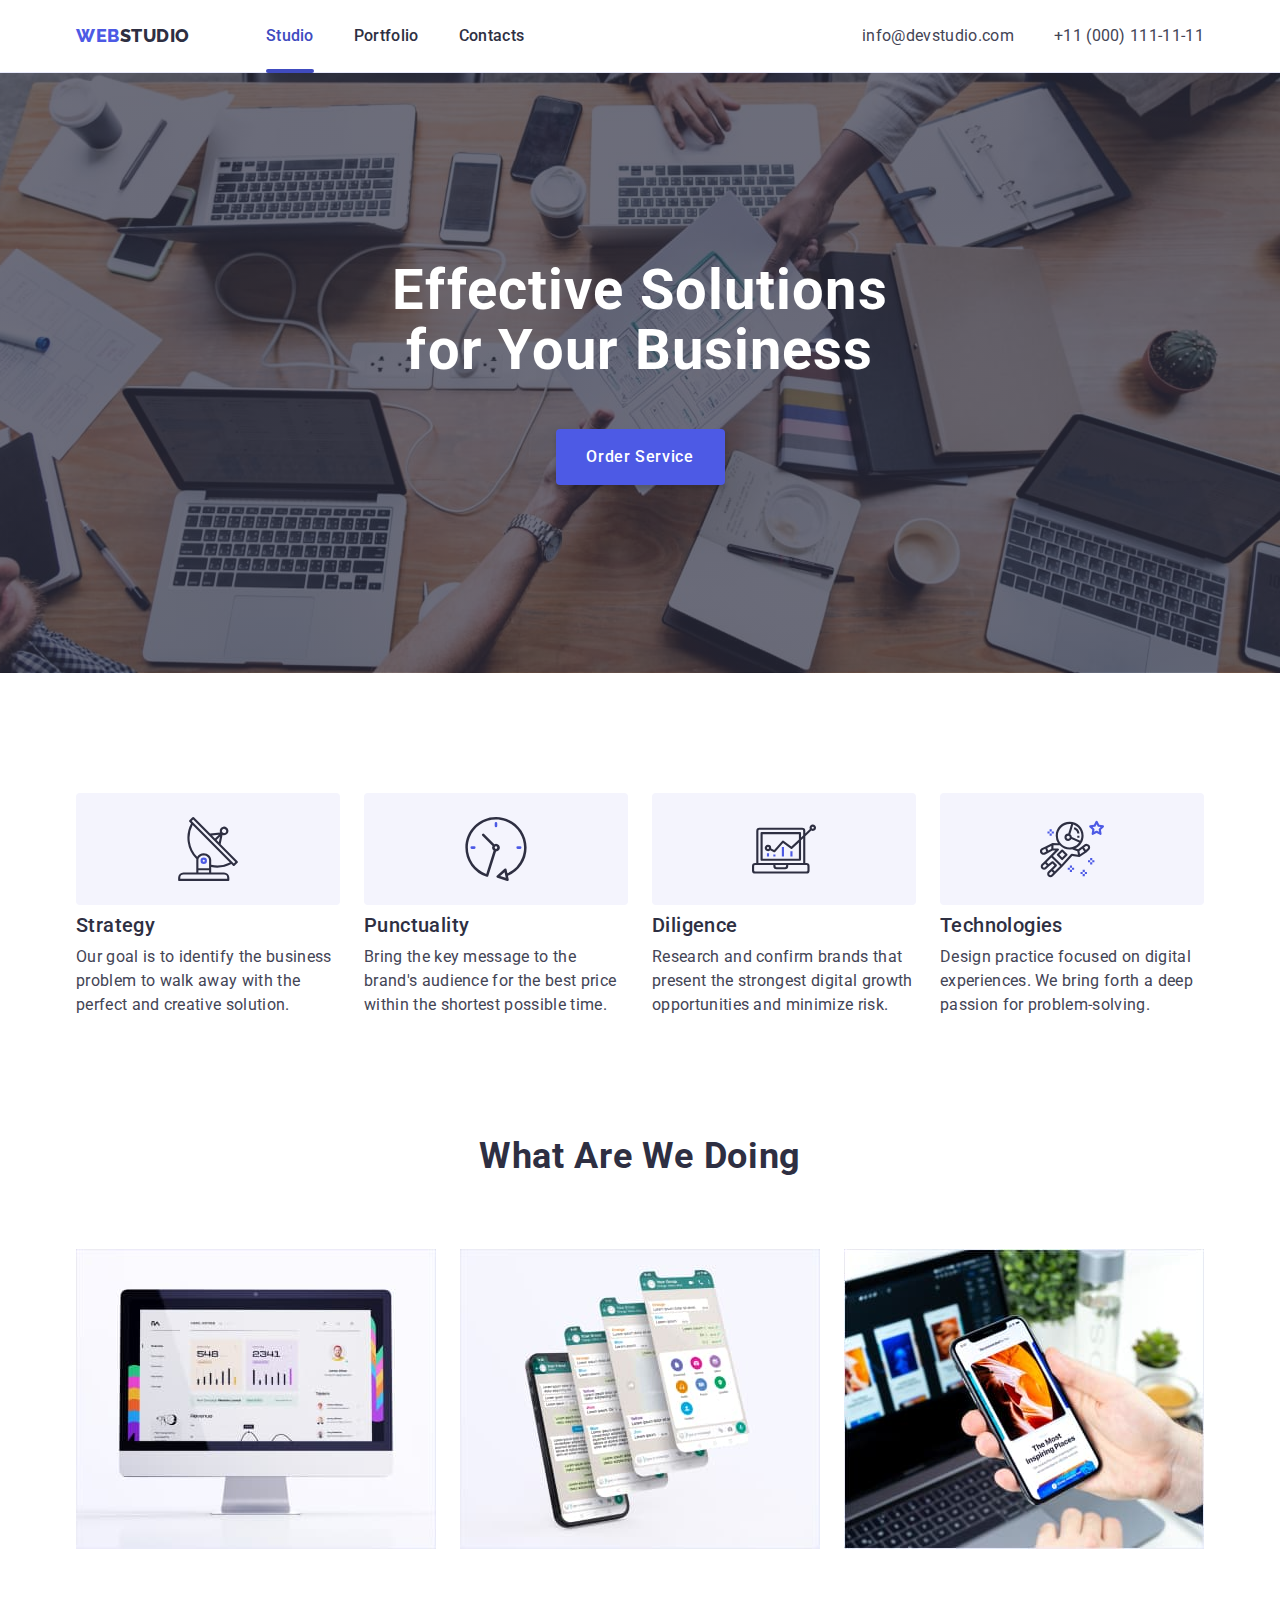
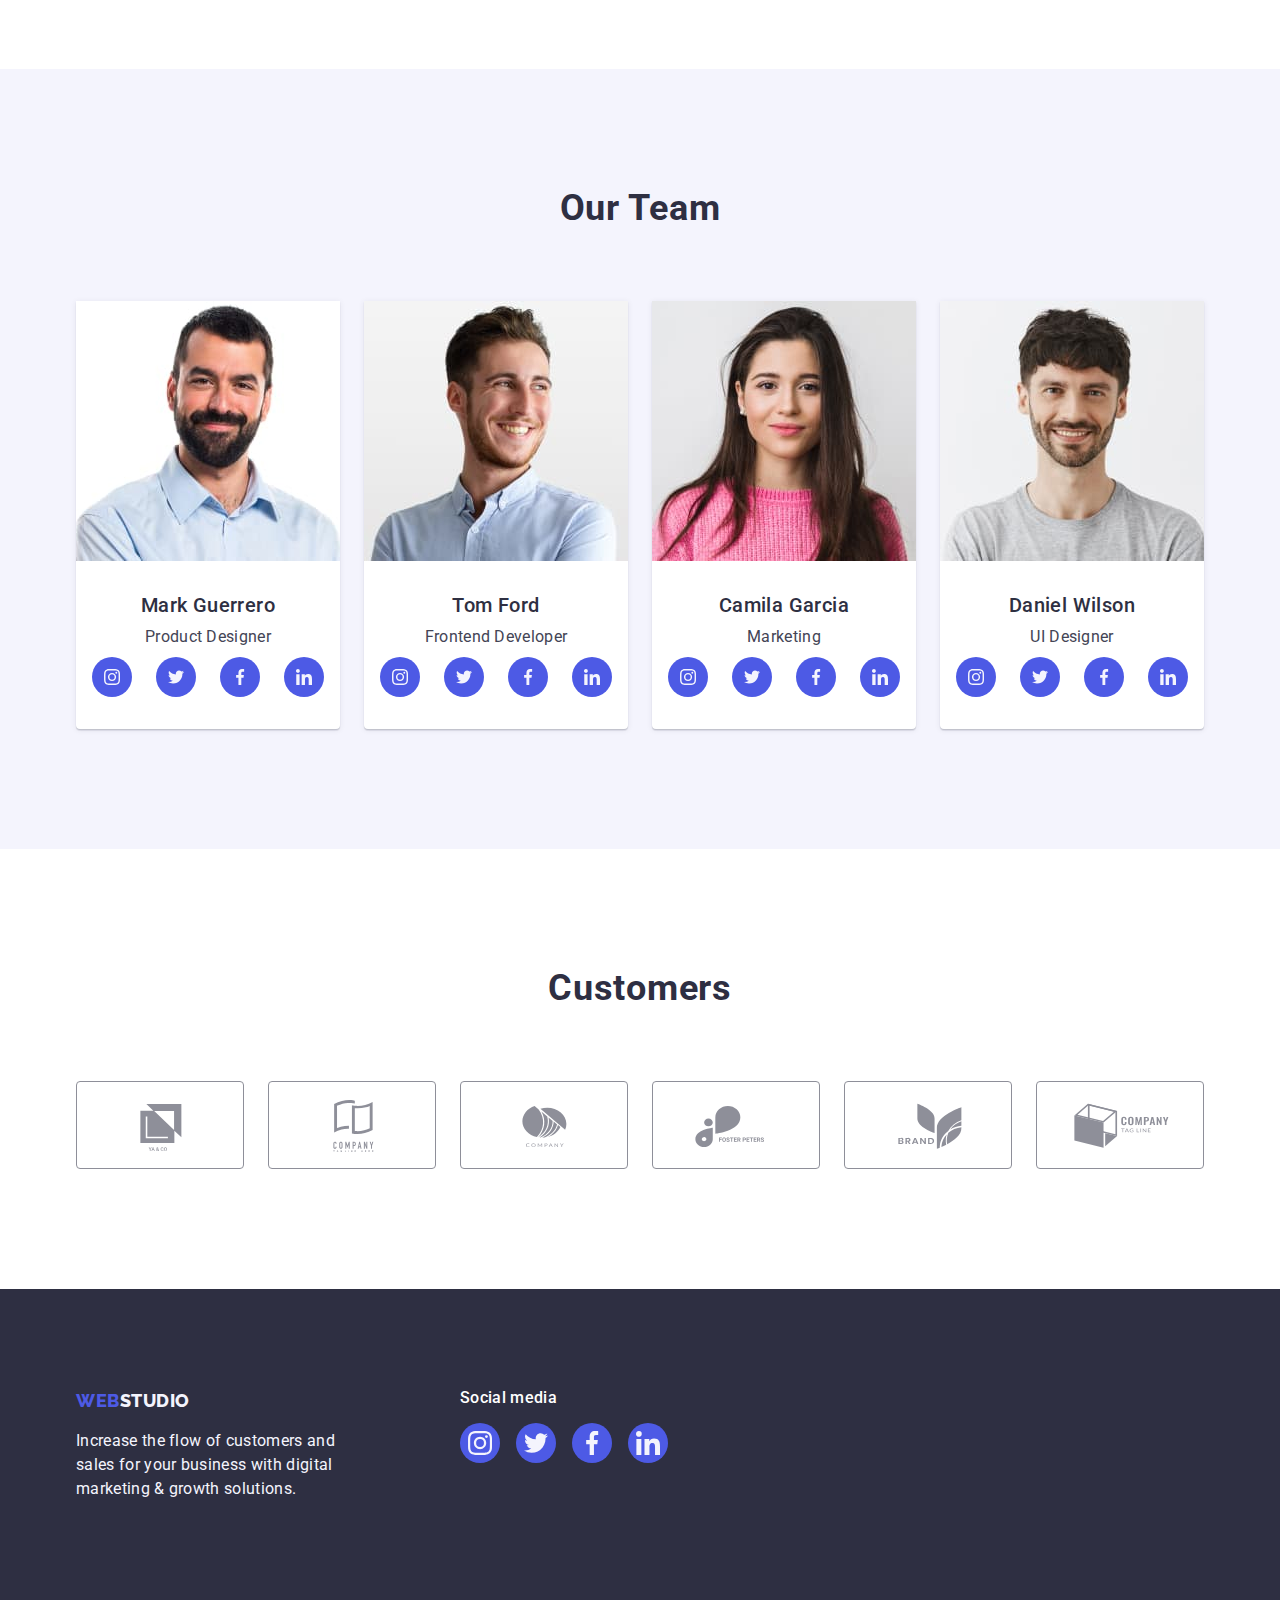
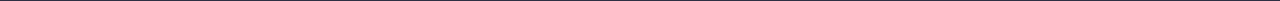
==== commit a8f7972f: "08041555" ====
--- a/index.html
+++ b/index.html
@@ -33,18 +33,19 @@
     <main>
         <section class="section-one">
             <div class="container container-sectone">
-    <h1 class="section-one-title">Effective Solutions<br> for Your Business</h1>
-    <button type="button" class="btn open-modal" data-modal-open>Order Service</button>
-    <div class="backdrop is-hidden" data-modal>
-        <div class="modal">
-          <button type="button" class="close-button" data-modal-close><a href="" class="close-button-link link">
-            <svg width="8" height="8" class="close-button-icon">
-                <use href="./images/closemod.svg#icon-close-b"></use>
-            </svg>
-    </a></button>
-        </div>
-      </div>
-</div>
+                <h1 class="section-one-title">Effective Solutions<br> for Your Business</h1>
+                <button type="button" class="btn open-modal" data-modal-open>Order Service</button>
+                    <div class="backdrop is-hidden" data-modal>
+                        <div class="modal">
+                            <button type="button" class="close-button" data-modal-close> </button>
+                            <button type="button" class="close-button" data-modal-close>
+                                <svg width="8" height="8" class="close-button-icon">
+                                    <use href="./images/closemod.svg#icon-close-b"></use>
+                                </svg>
+                            </button>
+                        </div>
+                    </div>
+            </div>
         </section>
 <section class="about">
     <div class="container about-container">
--- a/css/styles.css
+++ b/css/styles.css
@@ -115,12 +115,11 @@
   background-color: var(--color-ocean);
   border-radius: 2px;
   position: absolute;
-  padding-bottom: 20px;
- }
+  bottom: -1px;
+}
  .header-menu-color {
- 
-  color: var(--color-ocean);
- }
+ color: var(--color-ocean);
+}
  
 .header-address{
   margin-left: auto;
@@ -239,11 +238,9 @@
 .close-button:hover {
   background-color: #404BBF;
   border-radius: 50%;
-  fill:#FFFFFF;
-}
-.close-button-icon{
-
-}
+  fill: #FFFFFF;
+}
+
 
 .is-hidden {
   opacity: 0;
